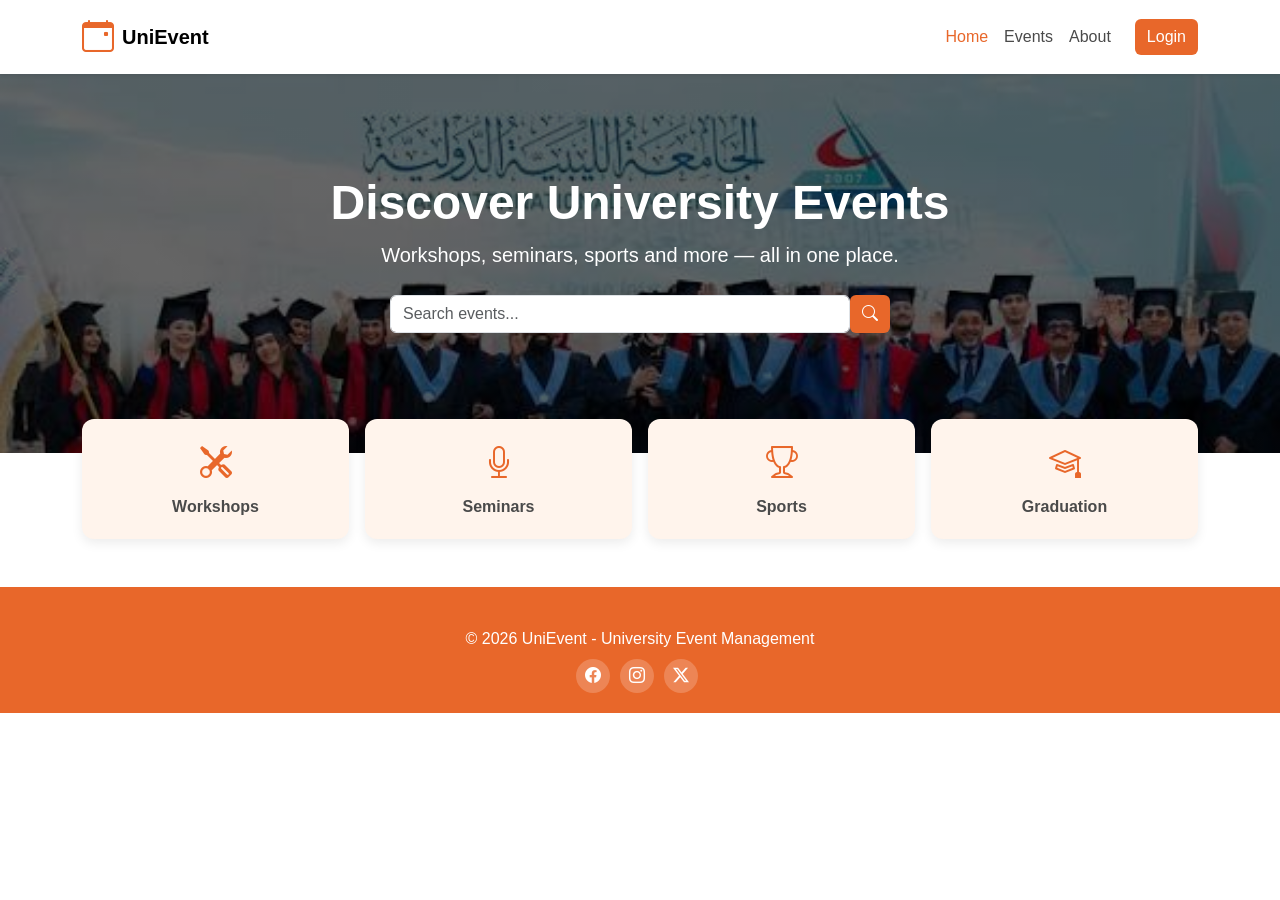
==== index.html @ 2f1172c2 "home page" ====
<!DOCTYPE html>
<html lang="en">
<head>
  <meta charset="UTF-8">
  <meta name="viewport" content="width=device-width, initial-scale=1.0">
  <title>UniEvent - Home</title>
  <link href="https://cdn.jsdelivr.net/npm/bootstrap@5.3.3/dist/css/bootstrap.min.css" rel="stylesheet">
  <link href="https://cdn.jsdelivr.net/npm/bootstrap-icons@1.11.3/font/bootstrap-icons.min.css" rel="stylesheet">
  <link rel="stylesheet" href="css/style.css">
</head>
<body>

  <!-- NAVBAR -->
  <nav class="navbar navbar-expand bg-white shadow-sm">
    <div class="container">
      <a class="navbar-brand d-flex align-items-center gap-2" href="index.html">
        <i class="bi bi-calendar-event logo-icon"></i>
        <span class="fw-bold">UniEvent</span>
      </a>
      <ul class="navbar-nav ms-auto align-items-center">
        <li class="nav-item"><a class="nav-link active" href="index.html">Home</a></li>
        <li class="nav-item"><a class="nav-link" href="events.html">Events</a></li>
        <li class="nav-item"><a class="nav-link" href="about.html">About</a></li>
        <li class="nav-item"><a class="btn btn-orange ms-3" href="login.html">Login</a></li>
      </ul>
    </div>
  </nav>

  <!-- HERO -->
  <section class="hero">
    <div class="container">
      <h1 class="display-5 fw-bold">Discover University Events</h1>
      <p class="lead">Workshops, seminars, sports and more — all in one place.</p>
      <form class="hero-search d-flex">
        <input type="text" class="form-control" placeholder="Search events...">
        <button type="submit" class="btn btn-orange">
          <i class="bi bi-search"></i>
        </button>
      </form>
    </div>
  </section>
    <!-- CATEGORIES -->
  <section class="categories">
    <div class="container">
      <div class="row g-3">
        <div class="col-6 col-md-3">
          <div class="category-box">
            <i class="bi bi-tools"></i>
            <p>Workshops</p>
          </div>
        </div>
        <div class="col-6 col-md-3">
          <div class="category-box">
            <i class="bi bi-mic"></i>
            <p>Seminars</p>
          </div>
        </div>
        <div class="col-6 col-md-3">
          <div class="category-box">
            <i class="bi bi-trophy"></i>
            <p>Sports</p>
          </div>
        </div>
        <div class="col-6 col-md-3">
          <div class="category-box">
            <i class="bi bi-mortarboard"></i>
            <p>Graduation</p>
          </div>
        </div>
      </div>
    </div>
  </section>

  <!-- FOOTER -->
  <footer class="footer mt-5">
    <div class="container text-center">
      <p class="mb-2">© 2026 UniEvent - University Event Management</p>
      <div class="social">
        <a href="#"><i class="bi bi-facebook"></i></a>
        <a href="#"><i class="bi bi-instagram"></i></a>
        <a href="#"><i class="bi bi-twitter-x"></i></a>
      </div>
    </div>
  </footer>

</body>
</html>
---- css/style.css ----
/* ================= COLORS ================= */
:root {
  --orange: #E8672A;
  --orange-dark: #C9531B;
  --orange-light: #FFC18A;
  --cream: #FFF4EC;
  --dark: #4A4A4A;
}

body {
  color: var(--dark);
  font-family: "Segoe UI", Arial, sans-serif;
}

/* ================= SHARED ================= */
.text-orange {
  color: var(--orange) !important;
}

.btn-orange {
  background-color: var(--orange);
  color: #fff;
  border: none;
}

.btn-orange:hover {
  background-color: var(--orange-dark);
  color: #fff;
}

.badge-orange {
  background-color: var(--orange-light);
  color: var(--orange-dark);
  font-weight: 600;
}

/* ================= NAVBAR ================= */
.logo-icon {
  font-size: 2rem;
  color: var(--orange);
}

.navbar .nav-link {
  color: var(--dark);
  font-weight: 500;
}

.navbar .nav-link.active,
.navbar .nav-link:hover {
  color: var(--orange);
}

/* ================= FOOTER ================= */
.footer {
  background-color: var(--orange);
  color: #fff;
  padding: 40px 0 20px;
}

.footer a {
  color: #fff;
  text-decoration: none;
}

.footer a:hover {
  text-decoration: underline;
}

.footer li {
  margin-bottom: 6px;
}

.social a {
  display: inline-block;
  width: 34px;
  height: 34px;
  line-height: 34px;
  text-align: center;
  border-radius: 50%;
  background-color: rgba(255, 255, 255, 0.2);
  margin-right: 6px;
}
.hero {
  background: linear-gradient(rgba(0, 0, 0, 0.6), rgba(0, 0, 0, 0.6)),
              url("../images/hero.jpg") center / cover,
              var(--dark);
  color: #fff;
  padding: 100px 0 120px;
  text-align: center;
}

.hero-search {
  max-width: 500px;
  margin: 25px auto 0;
}
/* ================= CATEGORIES ================= */
.categories {
  margin-top: -50px;
}

.category-box {
  background-color: var(--cream);
  border-radius: 12px;
  padding: 20px;
  text-align: center;
  box-shadow: 0 4px 12px rgba(0, 0, 0, 0.08);
}

.category-box i {
  font-size: 2rem;
  color: var(--orange);
}

.category-box p {
  margin: 8px 0 0;
  font-weight: 600;
}
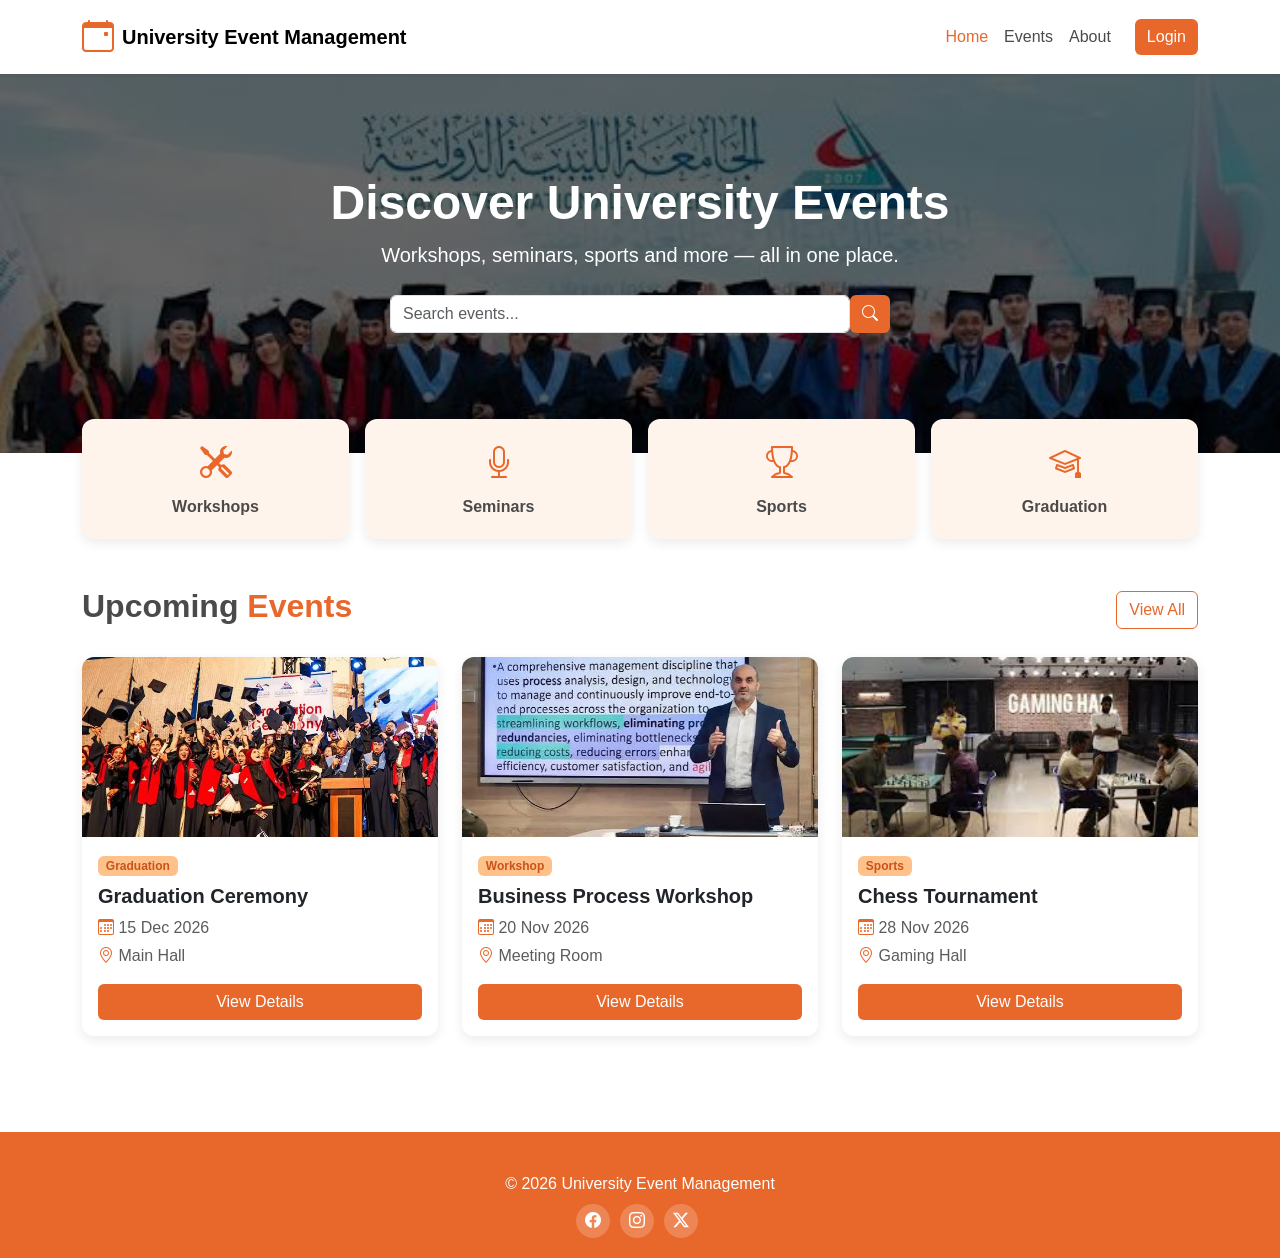
==== commit e0ab5189: "update home page" ====
--- a/index.html
+++ b/index.html
@@ -3,7 +3,7 @@
 <head>
   <meta charset="UTF-8">
   <meta name="viewport" content="width=device-width, initial-scale=1.0">
-  <title>UniEvent - Home</title>
+  <title>University Event Management - Home</title>
   <link href="https://cdn.jsdelivr.net/npm/bootstrap@5.3.3/dist/css/bootstrap.min.css" rel="stylesheet">
   <link href="https://cdn.jsdelivr.net/npm/bootstrap-icons@1.11.3/font/bootstrap-icons.min.css" rel="stylesheet">
   <link rel="stylesheet" href="css/style.css">
@@ -15,7 +15,7 @@
     <div class="container">
       <a class="navbar-brand d-flex align-items-center gap-2" href="index.html">
         <i class="bi bi-calendar-event logo-icon"></i>
-        <span class="fw-bold">UniEvent</span>
+        <span class="fw-bold">University Event Management</span>
       </a>
       <ul class="navbar-nav ms-auto align-items-center">
         <li class="nav-item"><a class="nav-link active" href="index.html">Home</a></li>
@@ -39,7 +39,8 @@
       </form>
     </div>
   </section>
-    <!-- CATEGORIES -->
+
+  <!-- CATEGORIES -->
   <section class="categories">
     <div class="container">
       <div class="row g-3">
@@ -71,10 +72,64 @@
     </div>
   </section>
 
+  <!-- UPCOMING EVENTS -->
+  <section class="upcoming py-5">
+    <div class="container">
+      <div class="d-flex justify-content-between align-items-center mb-4">
+        <h2 class="fw-bold">Upcoming <span class="text-orange">Events</span></h2>
+        <a href="events.html" class="btn btn-outline-orange">View All</a>
+      </div>
+
+      <div class="row g-4">
+        <!-- Card 1 -->
+        <div class="col-md-4">
+          <div class="card event-card h-100">
+            <img src="images/limu4.jpg" class="card-img-top" alt="Graduation">
+            <div class="card-body">
+              <span class="badge badge-orange mb-2">Graduation</span>
+              <h5 class="card-title fw-bold">Graduation Ceremony</h5>
+              <p class="text-muted mb-1"><i class="bi bi-calendar3 text-orange"></i> 15 Dec 2026</p>
+              <p class="text-muted"><i class="bi bi-geo-alt text-orange"></i> Main Hall</p>
+              <a href="event-details.html" class="btn btn-orange w-100">View Details</a>
+            </div>
+          </div>
+        </div>
+
+        <!-- Card 2 -->
+        <div class="col-md-4">
+          <div class="card event-card h-100">
+            <img src="images/limu5.jpg" class="card-img-top" alt="Workshop">
+            <div class="card-body">
+              <span class="badge badge-orange mb-2">Workshop</span>
+              <h5 class="card-title fw-bold">Business Process Workshop</h5>
+              <p class="text-muted mb-1"><i class="bi bi-calendar3 text-orange"></i> 20 Nov 2026</p>
+              <p class="text-muted"><i class="bi bi-geo-alt text-orange"></i> Meeting Room</p>
+              <a href="event-details.html" class="btn btn-orange w-100">View Details</a>
+            </div>
+          </div>
+        </div>
+
+        <!-- Card 3 -->
+        <div class="col-md-4">
+          <div class="card event-card h-100">
+            <img src="images/limu.jpg" class="card-img-top" alt="Chess">
+            <div class="card-body">
+              <span class="badge badge-orange mb-2">Sports</span>
+              <h5 class="card-title fw-bold">Chess Tournament</h5>
+              <p class="text-muted mb-1"><i class="bi bi-calendar3 text-orange"></i> 28 Nov 2026</p>
+              <p class="text-muted"><i class="bi bi-geo-alt text-orange"></i> Gaming Hall</p>
+              <a href="event-details.html" class="btn btn-orange w-100">View Details</a>
+            </div>
+          </div>
+        </div>
+      </div>
+    </div>
+  </section>
+
   <!-- FOOTER -->
   <footer class="footer mt-5">
     <div class="container text-center">
-      <p class="mb-2">© 2026 UniEvent - University Event Management</p>
+      <p class="mb-2">© 2026 University Event Management</p>
       <div class="social">
         <a href="#"><i class="bi bi-facebook"></i></a>
         <a href="#"><i class="bi bi-instagram"></i></a>
--- a/css/style.css
+++ b/css/style.css
@@ -80,6 +80,8 @@
   background-color: rgba(255, 255, 255, 0.2);
   margin-right: 6px;
 }
+
+/* ================= HERO ================= */
 .hero {
   background: linear-gradient(rgba(0, 0, 0, 0.6), rgba(0, 0, 0, 0.6)),
               url("../images/hero.jpg") center / cover,
@@ -93,6 +95,7 @@
   max-width: 500px;
   margin: 25px auto 0;
 }
+
 /* ================= CATEGORIES ================= */
 .categories {
   margin-top: -50px;
@@ -114,4 +117,182 @@
 .category-box p {
   margin: 8px 0 0;
   font-weight: 600;
+}
+
+/* ================= DATE INPUT ================= */
+input[type="date"] {
+  direction: ltr;
+  text-align: left;
+}
+
+/* ================= LOGIN / REGISTER ================= */
+.auth-section {
+  background-color: var(--cream);
+  min-height: calc(100vh - 76px);
+  display: flex;
+  align-items: center;
+  padding: 50px 0;
+}
+
+.auth-card {
+  border: none;
+  border-radius: 16px;
+  box-shadow: 0 10px 30px rgba(232, 103, 42, 0.15);
+}
+
+.auth-card .card-body {
+  padding: 40px;
+}
+
+.auth-icon {
+  width: 64px;
+  height: 64px;
+  line-height: 64px;
+  border-radius: 50%;
+  background-color: var(--orange-light);
+  color: var(--orange-dark);
+  font-size: 1.8rem;
+  text-align: center;
+  margin: 0 auto 15px;
+}
+
+.auth-section .form-control:focus,
+.auth-section .form-select:focus,
+.auth-section .form-check-input:focus,
+.admin-wrapper .form-control:focus,
+.admin-wrapper .form-select:focus,
+.admin-wrapper .form-check-input:focus {
+  border-color: var(--orange);
+  box-shadow: 0 0 0 0.2rem rgba(232, 103, 42, 0.25);
+}
+
+.auth-section .form-check-input:checked,
+.admin-wrapper .form-check-input:checked {
+  background-color: var(--orange);
+  border-color: var(--orange);
+}
+
+.auth-section .input-group-text,
+.admin-wrapper .input-group-text {
+  background-color: var(--cream);
+  color: var(--orange);
+}
+
+.auth-link {
+  color: var(--orange);
+  font-weight: 600;
+  text-decoration: none;
+}
+
+.auth-link:hover {
+  color: var(--orange-dark);
+  text-decoration: underline;
+}
+
+/* ================= ADMIN DASHBOARD ================= */
+.admin-wrapper {
+  background-color: var(--cream);
+  min-height: calc(100vh - 76px);
+}
+
+.admin-sidebar {
+  background-color: #fff;
+  border-right: 1px solid #eee;
+  min-height: 100%;
+  padding: 25px 15px;
+}
+
+.admin-sidebar .nav-link {
+  color: var(--dark);
+  border-radius: 8px;
+  padding: 10px 15px;
+  margin-bottom: 5px;
+  font-weight: 500;
+}
+
+.admin-sidebar .nav-link i {
+  margin-right: 8px;
+}
+
+.admin-sidebar .nav-link:hover,
+.admin-sidebar .nav-link.active {
+  background-color: var(--orange);
+  color: #fff;
+}
+
+.stat-card {
+  border: none;
+  border-radius: 14px;
+  box-shadow: 0 4px 15px rgba(0, 0, 0, 0.05);
+}
+
+.stat-icon {
+  width: 50px;
+  height: 50px;
+  line-height: 50px;
+  border-radius: 12px;
+  background-color: var(--orange-light);
+  color: var(--orange-dark);
+  font-size: 1.4rem;
+  text-align: center;
+}
+
+.admin-card {
+  border: none;
+  border-radius: 14px;
+  box-shadow: 0 4px 15px rgba(0, 0, 0, 0.05);
+}
+
+.admin-card .card-header {
+  background-color: #fff;
+  border-bottom: 2px solid var(--cream);
+  font-weight: 600;
+  padding: 15px 20px;
+}
+
+.admin-wrapper .table thead th {
+  background-color: var(--cream);
+  color: var(--orange-dark);
+  font-weight: 600;
+}
+
+.btn-outline-orange {
+  color: var(--orange);
+  border: 1px solid var(--orange);
+}
+
+.btn-outline-orange:hover {
+  background-color: var(--orange);
+  color: #fff;
+}
+/* ================= EVENT CARDS ================= */
+.event-card {
+  border: none;
+  border-radius: 12px;
+  overflow: hidden;
+  box-shadow: 0 4px 12px rgba(0, 0, 0, 0.08);
+  transition: transform 0.2s;
+}
+
+.event-card:hover {
+  transform: translateY(-5px);
+}
+
+.event-card img {
+  height: 180px;
+  object-fit: cover;
+  background-color: var(--orange-light);
+}
+
+/* ================= RESPONSIVE ================= */
+@media (max-width: 767px) {
+  .admin-sidebar {
+    border-right: none;
+    border-bottom: 1px solid #eee;
+    min-height: auto;
+  }
+
+  .auth-card .card-body {
+    padding: 25px;
+  }
 }
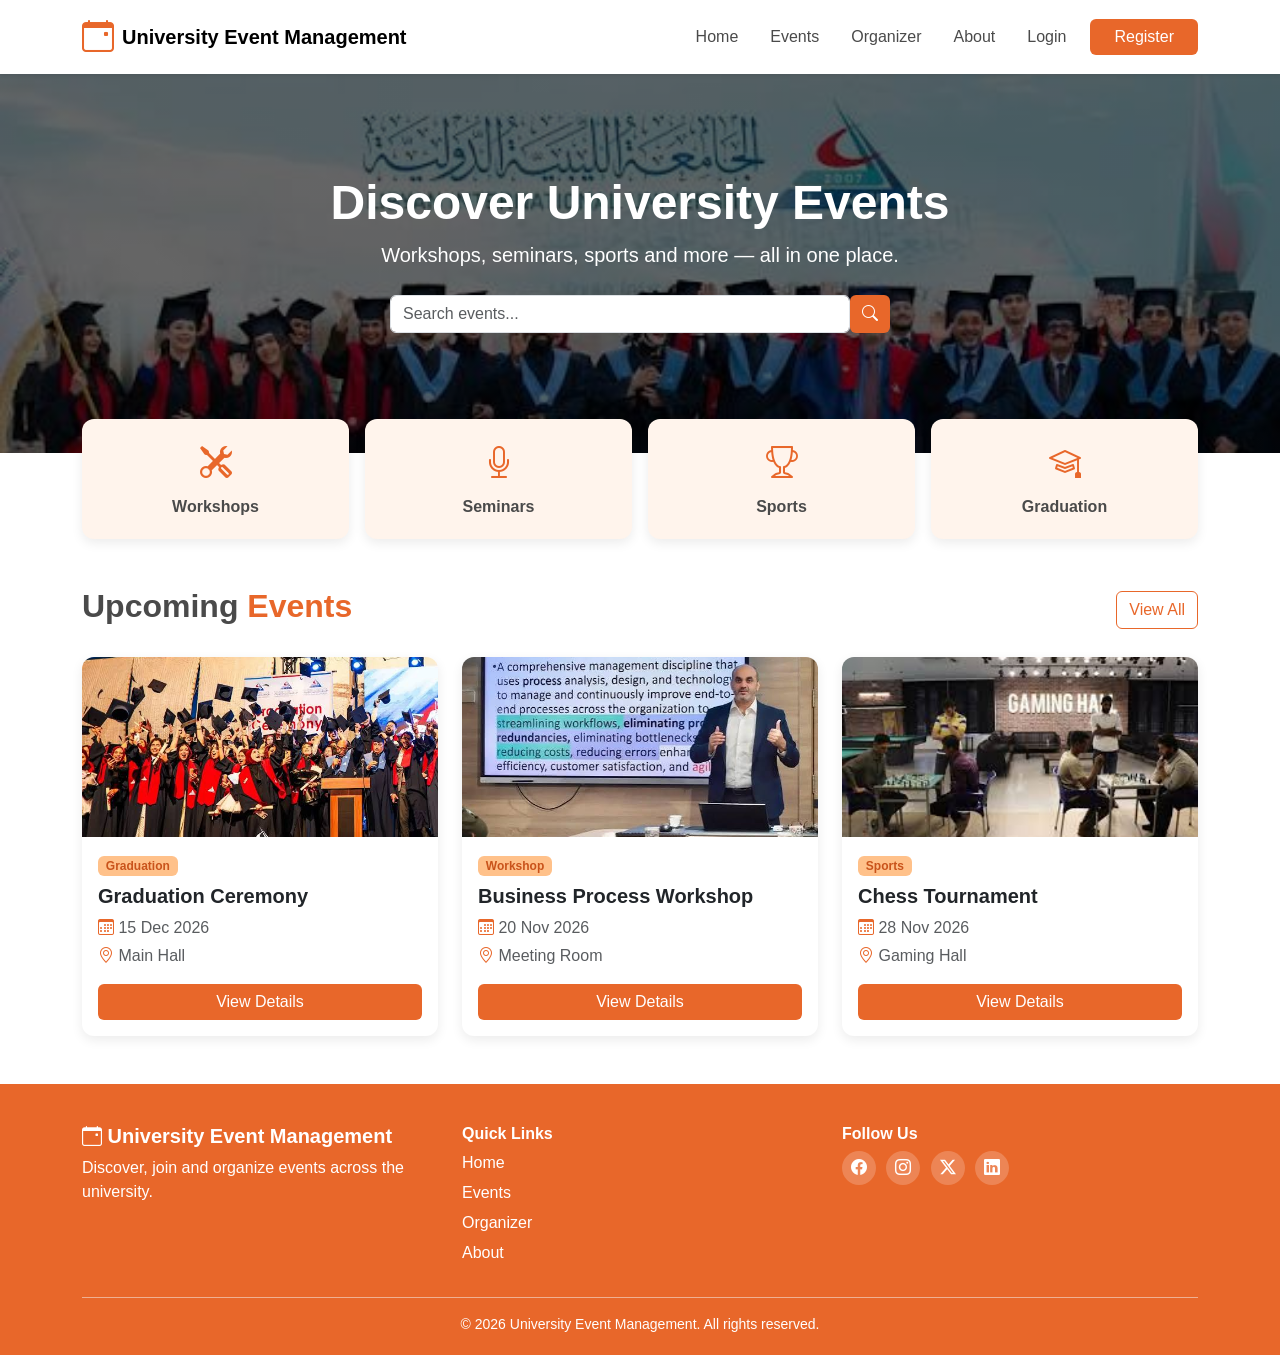
==== commit ab604293: "Save latest project changes" ====
--- a/index.html
+++ b/index.html
@@ -17,11 +17,13 @@
         <i class="bi bi-calendar-event logo-icon"></i>
         <span class="fw-bold">University Event Management</span>
       </a>
-      <ul class="navbar-nav ms-auto align-items-center">
-        <li class="nav-item"><a class="nav-link active" href="index.html">Home</a></li>
+      <ul class="navbar-nav flex-row flex-wrap ms-auto align-items-center gap-3">
+        <li class="nav-item"><a class="nav-link" href="index.html">Home</a></li>
         <li class="nav-item"><a class="nav-link" href="events.html">Events</a></li>
+        <li class="nav-item"><a class="nav-link" href="organizer.html">Organizer</a></li>
         <li class="nav-item"><a class="nav-link" href="about.html">About</a></li>
-        <li class="nav-item"><a class="btn btn-orange ms-3" href="login.html">Login</a></li>
+        <li class="nav-item"><a class="nav-link" href="login.html">Login</a></li>
+        <li class="nav-item"><a class="btn btn-orange px-4" href="register.html">Register</a></li>
       </ul>
     </div>
   </nav>
@@ -125,16 +127,35 @@
       </div>
     </div>
   </section>
-
-  <!-- FOOTER -->
-  <footer class="footer mt-5">
-    <div class="container text-center">
-      <p class="mb-2">© 2026 University Event Management</p>
-      <div class="social">
-        <a href="#"><i class="bi bi-facebook"></i></a>
-        <a href="#"><i class="bi bi-instagram"></i></a>
-        <a href="#"><i class="bi bi-twitter-x"></i></a>
+<!-- FOOTER -->
+    <footer class="footer">
+    <div class="container">
+      <div class="row gy-4">
+        <div class="col-md-4">
+          <h5 class="fw-bold"><i class="bi bi-calendar-event"></i> University Event Management</h5>
+          <p class="mb-0">Discover, join and organize events across the university.</p>
+        </div>
+        <div class="col-md-4">
+          <h6 class="fw-bold">Quick Links</h6>
+          <ul class="list-unstyled">
+            <li><a href="index.html">Home</a></li>
+            <li><a href="events.html">Events</a></li>
+            <li><a href="organizer.html">Organizer</a></li>
+            <li><a href="about.html">About</a></li>
+          </ul>
+        </div>
+        <div class="col-md-4">
+          <h6 class="fw-bold">Follow Us</h6>
+          <div class="social">
+            <a href="#"><i class="bi bi-facebook"></i></a>
+            <a href="#"><i class="bi bi-instagram"></i></a>
+            <a href="#"><i class="bi bi-twitter-x"></i></a>
+            <a href="#"><i class="bi bi-linkedin"></i></a>
+          </div>
+        </div>
       </div>
+      <hr class="border-light opacity-50">
+      <p class="text-center mb-0 small">&copy; 2026 University Event Management. All rights reserved.</p>
     </div>
   </footer>
 
--- a/css/style.css
+++ b/css/style.css
@@ -283,6 +283,47 @@
   object-fit: cover;
   background-color: var(--orange-light);
 }
+/* ================= ABOUT PAGE ================= */
+.page-banner {
+  background: linear-gradient(rgba(0, 0, 0, 0.6), rgba(0, 0, 0, 0.6)),
+              url("../images/hero.jpg") center / cover,
+              var(--dark);
+  color: #fff;
+  padding: 70px 0;
+}
+
+.mission-img {
+  width: 100%;
+  height: 320px;
+  object-fit: cover;
+}
+
+.feature-box {
+  background-color: #fff;
+  border-radius: 12px;
+  padding: 30px 20px;
+  text-align: center;
+  height: 100%;
+  box-shadow: 0 4px 12px rgba(0, 0, 0, 0.08);
+}
+
+.feature-box i {
+  font-size: 2.2rem;
+  color: var(--orange);
+  display: block;
+  margin-bottom: 10px;
+}
+
+.contact-section {
+  background-color: var(--cream);
+}
+
+.contact-item i {
+  font-size: 1.8rem;
+  color: var(--orange);
+  display: block;
+  margin-bottom: 8px;
+}
 
 /* ================= RESPONSIVE ================= */
 @media (max-width: 767px) {
@@ -295,4 +336,52 @@
   .auth-card .card-body {
     padding: 25px;
   }
-}+}
+
+/* ================= EVENT DETAILS ================= */
+
+.event-details-image {
+  height: 400px;
+  object-fit: cover;
+  background-color: var(--cream);
+}
+
+.event-info-card {
+  border-radius: 16px;
+}
+
+.event-info-card h4 {
+  color: var(--orange-dark);
+}
+
+.event-info-item {
+  display: flex;
+  align-items: flex-start;
+  gap: 14px;
+  margin-bottom: 20px;
+}
+
+.event-info-item i {
+  font-size: 1.3rem;
+  color: var(--orange);
+}
+
+.event-info-item strong {
+  display: block;
+  margin-bottom: 4px;
+}
+
+.event-info-item p {
+  color: #777;
+  margin: 0;
+}
+
+.event-schedule li {
+  margin-bottom: 10px;
+}
+
+@media (max-width: 767px) {
+  .event-details-image {
+    height: 250px;
+  }
+}
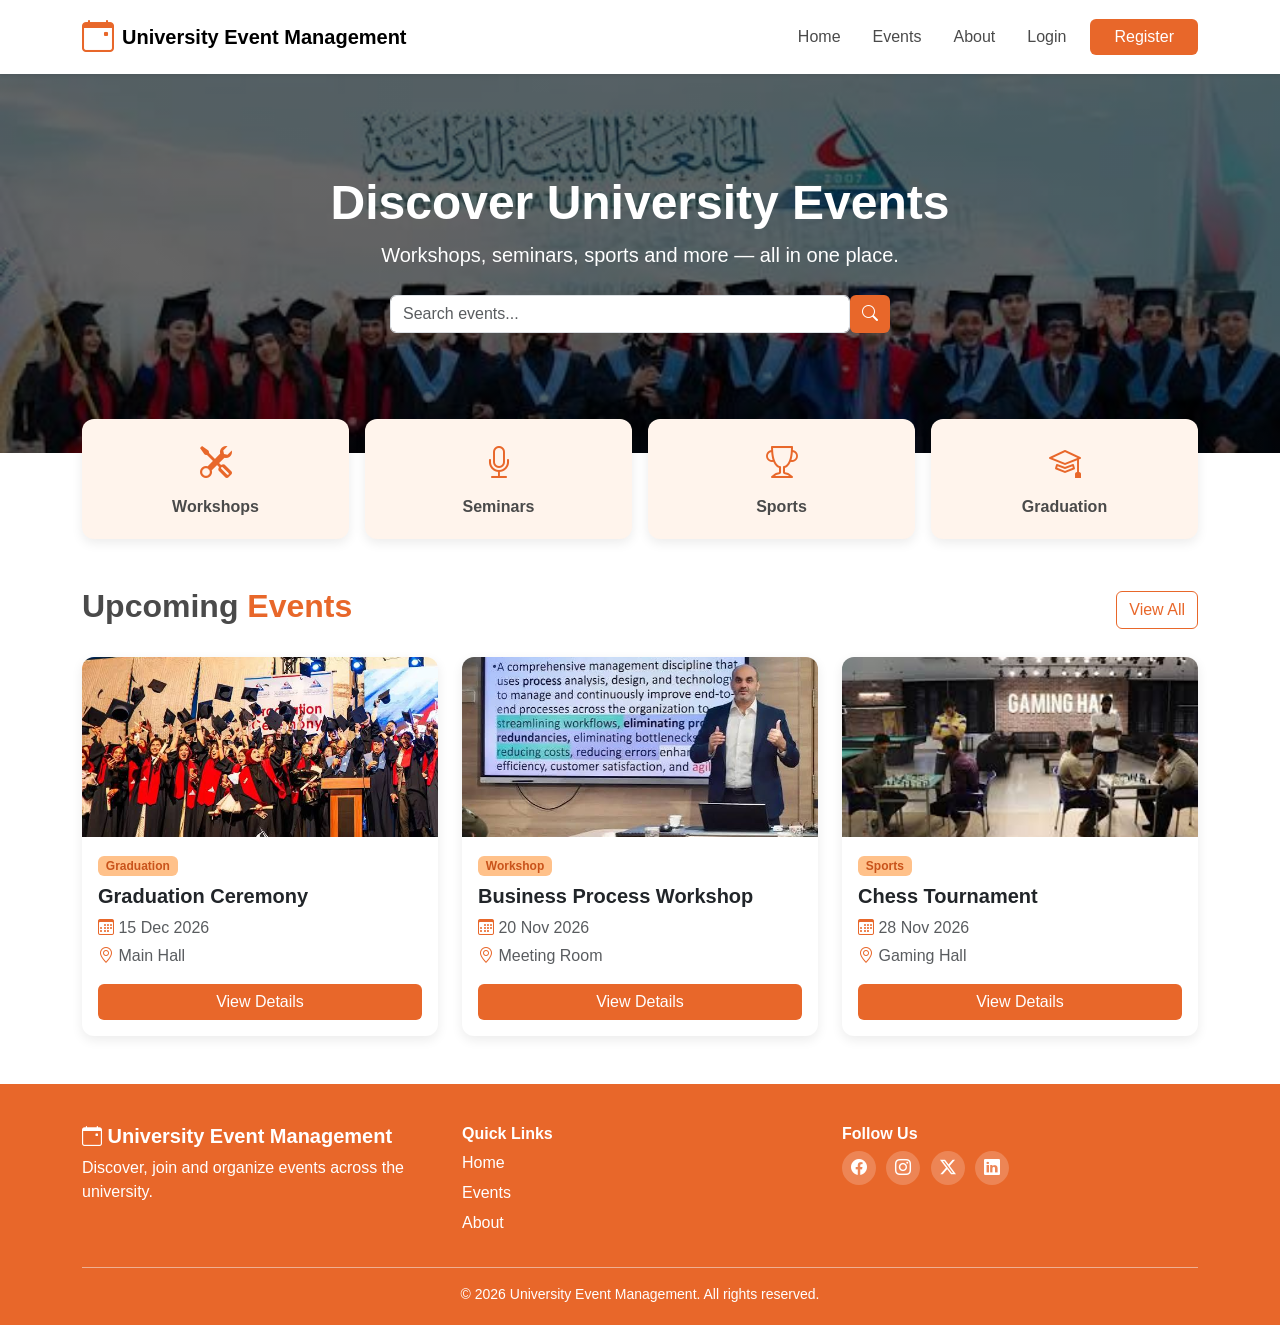
==== commit 1a0720c9: "fixed the login for admin and students" ====
--- a/index.html
+++ b/index.html
@@ -20,7 +20,7 @@
       <ul class="navbar-nav flex-row flex-wrap ms-auto align-items-center gap-3">
         <li class="nav-item"><a class="nav-link" href="index.html">Home</a></li>
         <li class="nav-item"><a class="nav-link" href="events.html">Events</a></li>
-        <li class="nav-item"><a class="nav-link" href="organizer.html">Organizer</a></li>
+     
         <li class="nav-item"><a class="nav-link" href="about.html">About</a></li>
         <li class="nav-item"><a class="nav-link" href="login.html">Login</a></li>
         <li class="nav-item"><a class="btn btn-orange px-4" href="register.html">Register</a></li>
@@ -140,7 +140,7 @@
           <ul class="list-unstyled">
             <li><a href="index.html">Home</a></li>
             <li><a href="events.html">Events</a></li>
-            <li><a href="organizer.html">Organizer</a></li>
+         
             <li><a href="about.html">About</a></li>
           </ul>
         </div>
--- a/css/style.css
+++ b/css/style.css
@@ -189,6 +189,45 @@
   text-decoration: underline;
 }
 
+/* ================= LOGIN ROLE TABS (CSS only) ================= */
+.role-radio {
+  display: none;
+}
+
+.role-tabs {
+  display: flex;
+  background-color: var(--cream);
+  border-radius: 10px;
+  padding: 5px;
+  gap: 5px;
+}
+
+.role-tab {
+  flex: 1;
+  text-align: center;
+  padding: 10px;
+  border-radius: 8px;
+  font-weight: 600;
+  color: var(--dark);
+  cursor: pointer;
+}
+
+.role-form {
+  display: none;
+}
+
+/* Student tab chosen */
+#tab-student:checked ~ .role-tabs label[for="tab-student"],
+#tab-admin:checked ~ .role-tabs label[for="tab-admin"] {
+  background-color: var(--orange);
+  color: #fff;
+}
+
+#tab-student:checked ~ .student-form,
+#tab-admin:checked ~ .admin-form {
+  display: block;
+}
+
 /* ================= ADMIN DASHBOARD ================= */
 .admin-wrapper {
   background-color: var(--cream);
@@ -265,6 +304,7 @@
   background-color: var(--orange);
   color: #fff;
 }
+
 /* ================= EVENT CARDS ================= */
 .event-card {
   border: none;
@@ -283,6 +323,7 @@
   object-fit: cover;
   background-color: var(--orange-light);
 }
+
 /* ================= ABOUT PAGE ================= */
 .page-banner {
   background: linear-gradient(rgba(0, 0, 0, 0.6), rgba(0, 0, 0, 0.6)),
@@ -384,4 +425,4 @@
   .event-details-image {
     height: 250px;
   }
-}
+}
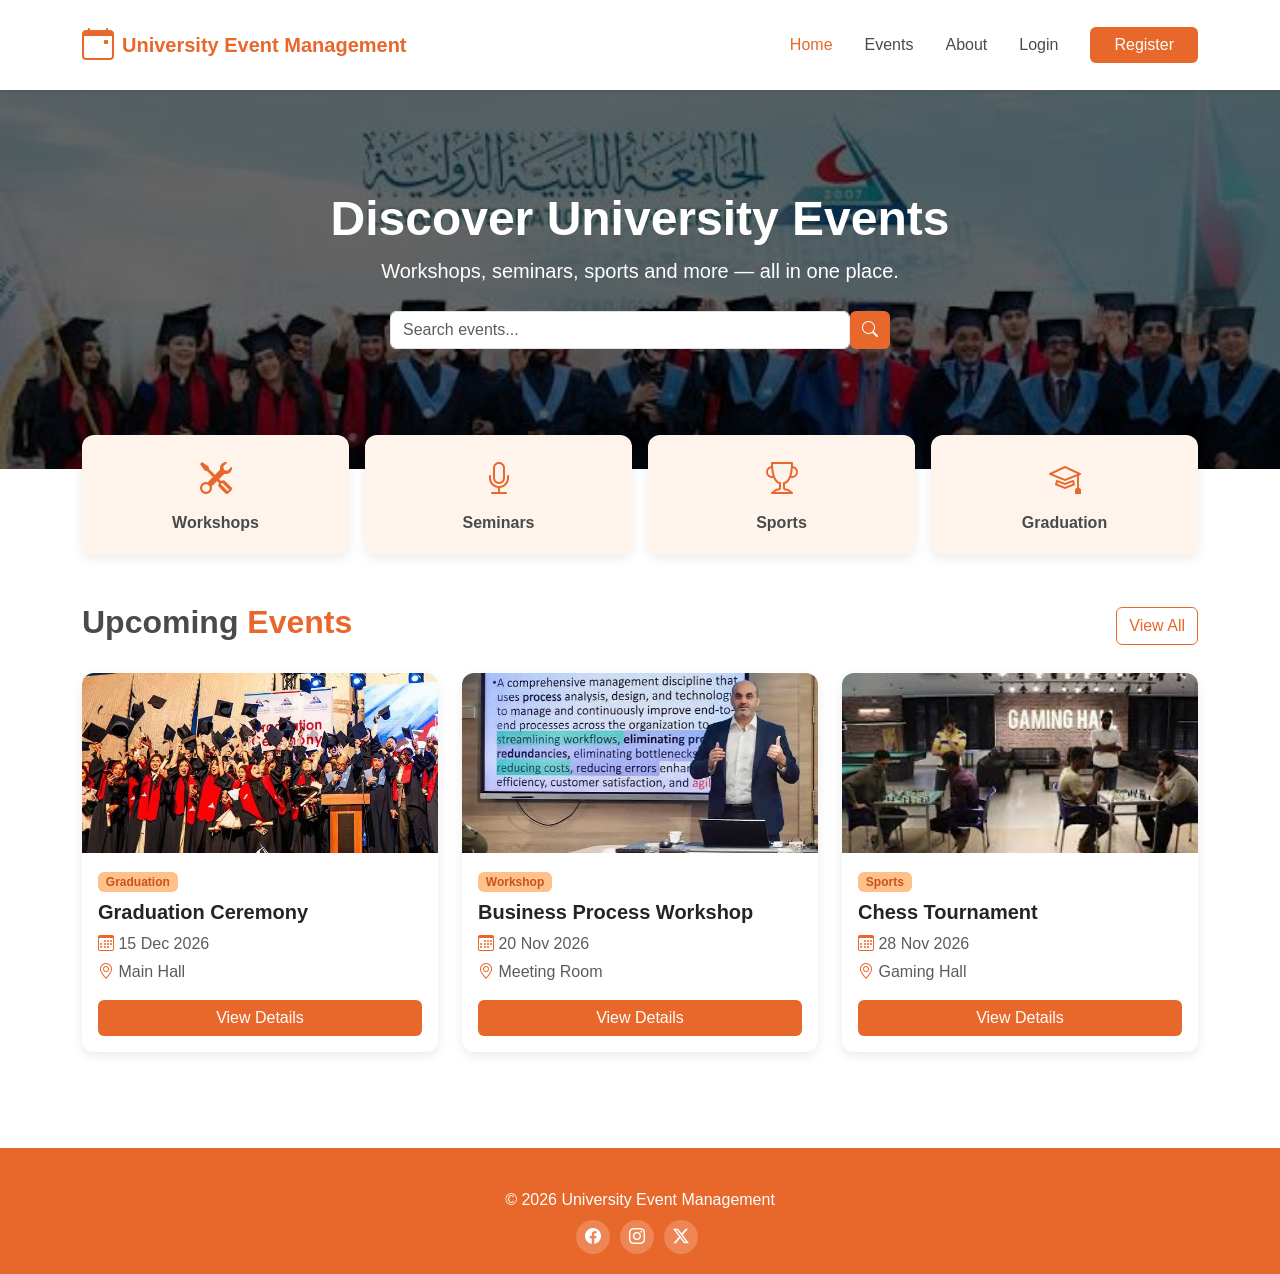
==== commit 30dc3089: "update the design" ====
--- a/index.html
+++ b/index.html
@@ -11,19 +11,18 @@
 <body>
 
   <!-- NAVBAR -->
-  <nav class="navbar navbar-expand bg-white shadow-sm">
+  <nav class="navbar navbar-expand bg-white shadow-sm py-3">
     <div class="container">
       <a class="navbar-brand d-flex align-items-center gap-2" href="index.html">
         <i class="bi bi-calendar-event logo-icon"></i>
-        <span class="fw-bold">University Event Management</span>
+        <span class="fw-bold text-orange">University Event Management</span>
       </a>
-      <ul class="navbar-nav flex-row flex-wrap ms-auto align-items-center gap-3">
-        <li class="nav-item"><a class="nav-link" href="index.html">Home</a></li>
-        <li class="nav-item"><a class="nav-link" href="events.html">Events</a></li>
-     
-        <li class="nav-item"><a class="nav-link" href="about.html">About</a></li>
-        <li class="nav-item"><a class="nav-link" href="login.html">Login</a></li>
-        <li class="nav-item"><a class="btn btn-orange px-4" href="register.html">Register</a></li>
+      <ul class="navbar-nav ms-auto align-items-center">
+        <li class="nav-item"><a class="nav-link px-3 active" href="index.html">Home</a></li>
+        <li class="nav-item"><a class="nav-link px-3" href="events.html">Events</a></li>
+        <li class="nav-item"><a class="nav-link px-3" href="about.html">About</a></li>
+        <li class="nav-item"><a class="nav-link px-3" href="login.html">Login</a></li>
+        <li class="nav-item"><a class="btn btn-orange ms-3 px-4" href="register.html">Register</a></li>
       </ul>
     </div>
   </nav>
@@ -127,35 +126,16 @@
       </div>
     </div>
   </section>
-<!-- FOOTER -->
-    <footer class="footer">
-    <div class="container">
-      <div class="row gy-4">
-        <div class="col-md-4">
-          <h5 class="fw-bold"><i class="bi bi-calendar-event"></i> University Event Management</h5>
-          <p class="mb-0">Discover, join and organize events across the university.</p>
-        </div>
-        <div class="col-md-4">
-          <h6 class="fw-bold">Quick Links</h6>
-          <ul class="list-unstyled">
-            <li><a href="index.html">Home</a></li>
-            <li><a href="events.html">Events</a></li>
-         
-            <li><a href="about.html">About</a></li>
-          </ul>
-        </div>
-        <div class="col-md-4">
-          <h6 class="fw-bold">Follow Us</h6>
-          <div class="social">
-            <a href="#"><i class="bi bi-facebook"></i></a>
-            <a href="#"><i class="bi bi-instagram"></i></a>
-            <a href="#"><i class="bi bi-twitter-x"></i></a>
-            <a href="#"><i class="bi bi-linkedin"></i></a>
-          </div>
-        </div>
+
+  <!-- FOOTER -->
+  <footer class="footer mt-5">
+    <div class="container text-center">
+      <p class="mb-2">© 2026 University Event Management</p>
+      <div class="social">
+        <a href="#"><i class="bi bi-facebook"></i></a>
+        <a href="#"><i class="bi bi-instagram"></i></a>
+        <a href="#"><i class="bi bi-twitter-x"></i></a>
       </div>
-      <hr class="border-light opacity-50">
-      <p class="text-center mb-0 small">&copy; 2026 University Event Management. All rights reserved.</p>
     </div>
   </footer>
 
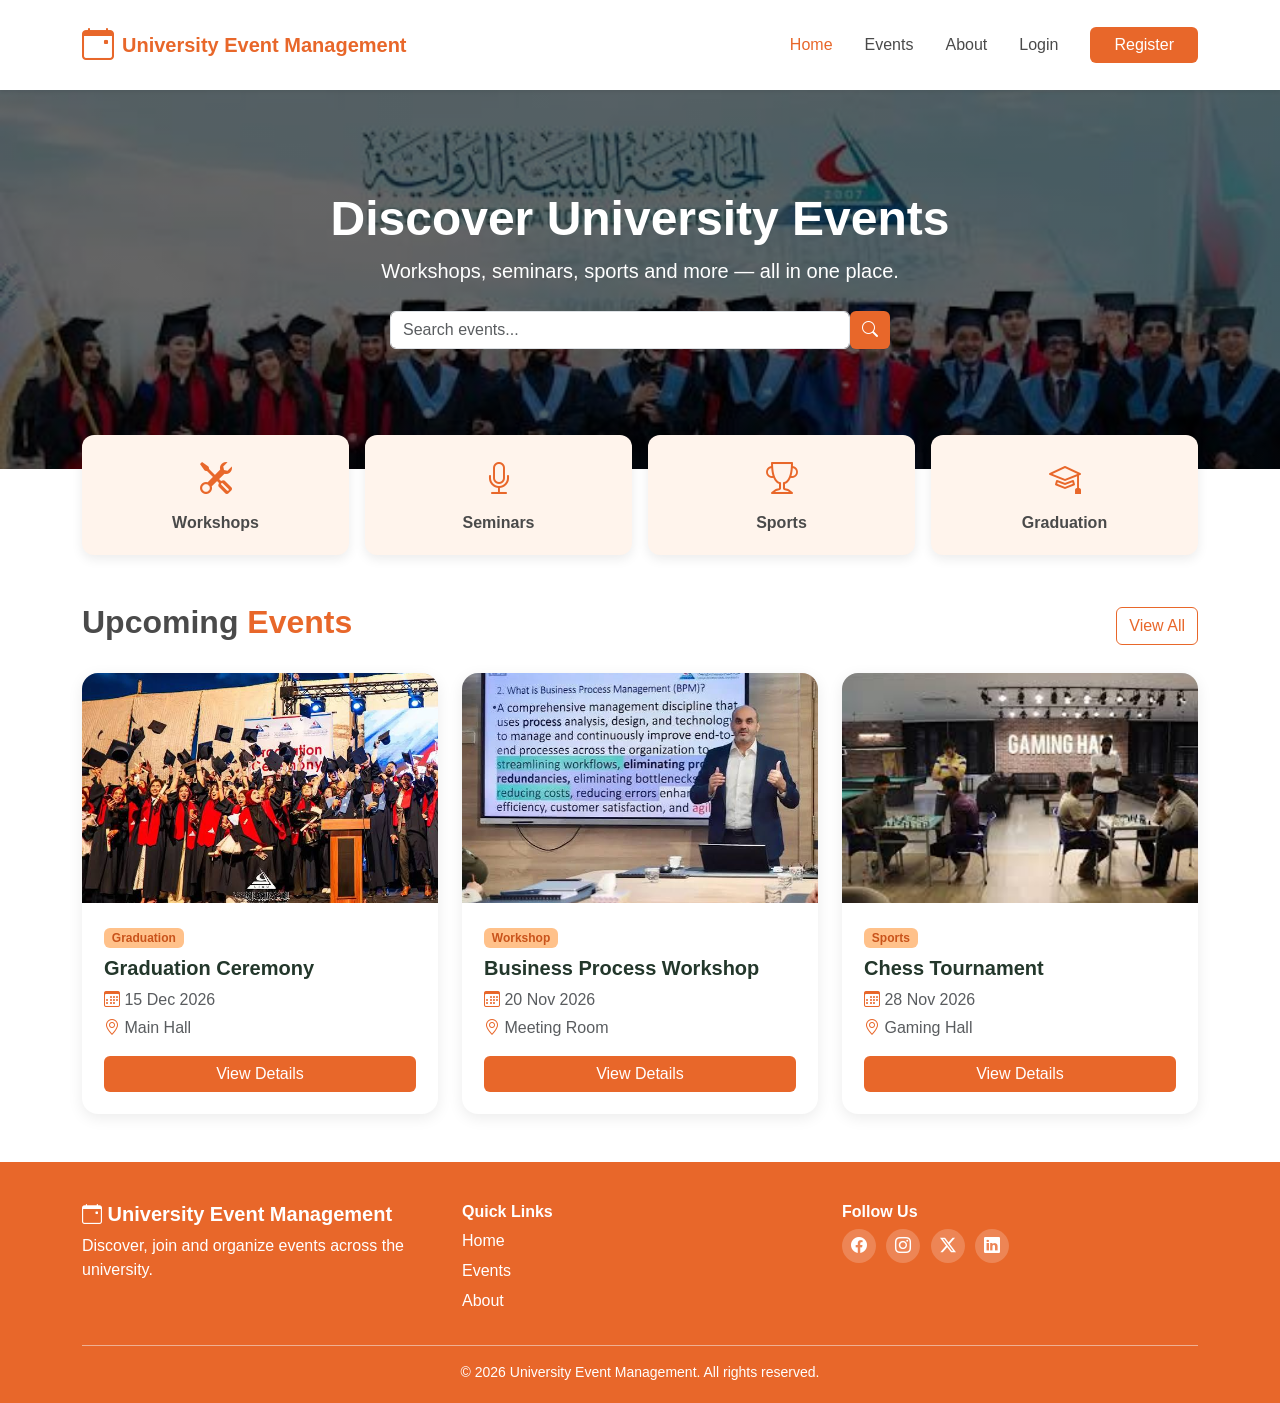
==== commit abc97f6b: "Update project" ====
--- a/index.html
+++ b/index.html
@@ -126,16 +126,34 @@
       </div>
     </div>
   </section>
-
-  <!-- FOOTER -->
-  <footer class="footer mt-5">
-    <div class="container text-center">
-      <p class="mb-2">© 2026 University Event Management</p>
-      <div class="social">
-        <a href="#"><i class="bi bi-facebook"></i></a>
-        <a href="#"><i class="bi bi-instagram"></i></a>
-        <a href="#"><i class="bi bi-twitter-x"></i></a>
+ <!-- ================= FOOTER ================= -->
+  <footer class="footer">
+    <div class="container">
+      <div class="row gy-4">
+        <div class="col-md-4">
+          <h5 class="fw-bold"><i class="bi bi-calendar-event"></i> University Event Management</h5>
+          <p class="mb-0">Discover, join and organize events across the university.</p>
+        </div>
+        <div class="col-md-4">
+          <h6 class="fw-bold">Quick Links</h6>
+          <ul class="list-unstyled">
+            <li><a href="index.html">Home</a></li>
+            <li><a href="events.html">Events</a></li>
+            <li><a href="about.html">About</a></li>
+          </ul>
+        </div>
+        <div class="col-md-4">
+          <h6 class="fw-bold">Follow Us</h6>
+          <div class="social">
+            <a href="#"><i class="bi bi-facebook"></i></a>
+            <a href="#"><i class="bi bi-instagram"></i></a>
+            <a href="#"><i class="bi bi-twitter-x"></i></a>
+            <a href="#"><i class="bi bi-linkedin"></i></a>
+          </div>
+        </div>
       </div>
+      <hr class="border-light opacity-50">
+      <p class="text-center mb-0 small">&copy; 2026 University Event Management. All rights reserved.</p>
     </div>
   </footer>
 
--- a/css/style.css
+++ b/css/style.css
@@ -216,15 +216,29 @@
   display: none;
 }
 
-/* Student tab chosen */
+/* The chosen tab turns orange */
 #tab-student:checked ~ .role-tabs label[for="tab-student"],
+#tab-organizer:checked ~ .role-tabs label[for="tab-organizer"],
 #tab-admin:checked ~ .role-tabs label[for="tab-admin"] {
   background-color: var(--orange);
   color: #fff;
 }
 
+/* Show the form of the chosen tab */
 #tab-student:checked ~ .student-form,
+#tab-organizer:checked ~ .organizer-form,
 #tab-admin:checked ~ .admin-form {
+  display: block;
+}
+
+/* ================= ACTION MESSAGES (CSS only) =================
+   Hidden until a button links to them (e.g. href="#event-approved").
+   :target shows the message whose id is in the address bar. */
+.action-alert {
+  display: none;
+}
+
+.action-alert:target {
   display: block;
 }
 
@@ -425,4 +439,42 @@
   .event-details-image {
     height: 250px;
   }
-}+}
+
+/* Events Cards - Image Design */
+
+.event-card {
+    border: none;
+    border-radius: 16px;
+    overflow: hidden;
+    background: #fff;
+    box-shadow: 0 4px 15px rgba(0, 0, 0, 0.08);
+    transition: all 0.3s ease;
+}
+
+.event-card:hover {
+    transform: translateY(-7px);
+    box-shadow: 0 10px 25px rgba(0, 0, 0, 0.14);
+}
+
+.event-card .card-img-top {
+    width: 100%;
+    height: 230px;
+    object-fit: cover;
+    object-position: center;
+    display: block;
+    transition: transform 0.5s ease;
+}
+
+.event-card:hover .card-img-top {
+    transform: scale(1.06);
+}
+
+.event-card .card-body {
+    padding: 22px;
+}
+
+.event-card .card-title {
+    font-weight: 700;
+    color: #23372b;
+}
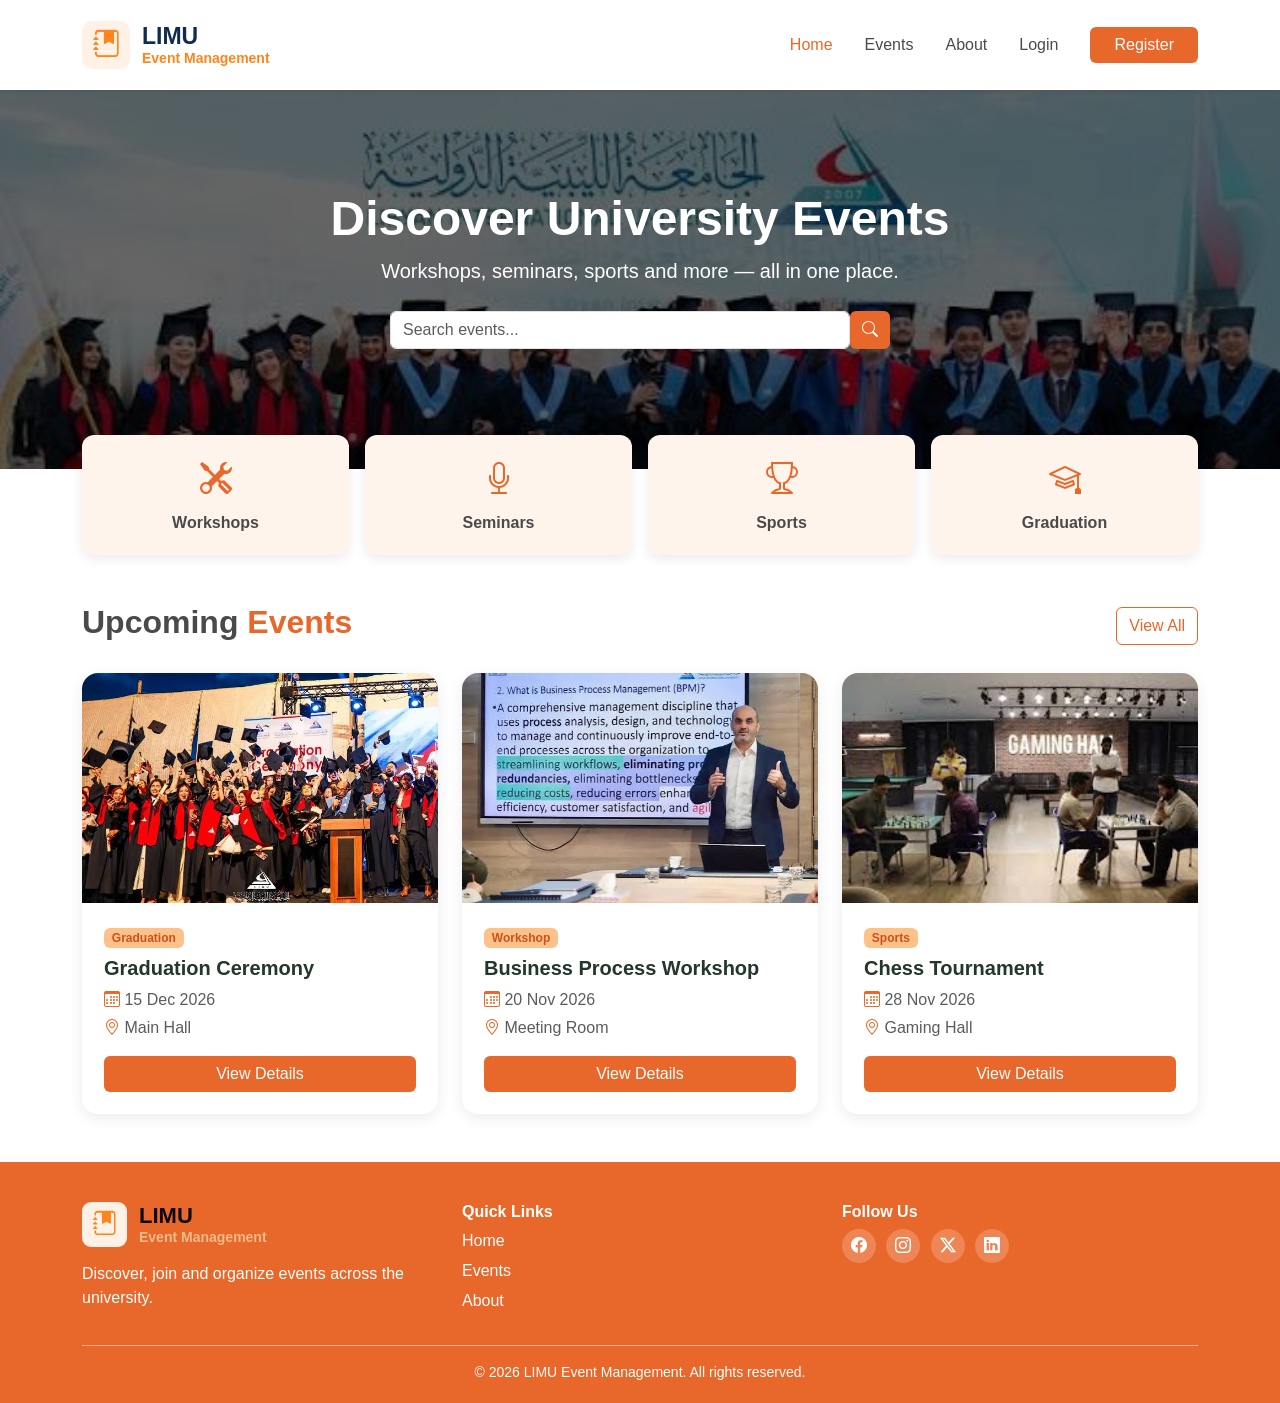
==== commit 73f816c7: "Update website design and logo" ====
--- a/index.html
+++ b/index.html
@@ -13,10 +13,18 @@
   <!-- NAVBAR -->
   <nav class="navbar navbar-expand bg-white shadow-sm py-3">
     <div class="container">
-      <a class="navbar-brand d-flex align-items-center gap-2" href="index.html">
-        <i class="bi bi-calendar-event logo-icon"></i>
-        <span class="fw-bold text-orange">University Event Management</span>
-      </a>
+     <a class="navbar-brand d-flex align-items-center" href="index.html">
+
+    <div class="brand-icon">
+        <i class="bi bi-journal-bookmark-fill"></i>
+    </div>
+
+    <div class="brand-text">
+        <span class="brand-limu">LIMU</span>
+        <span class="brand-name">Event Management</span>
+    </div>
+
+</a>
       <ul class="navbar-nav ms-auto align-items-center">
         <li class="nav-item"><a class="nav-link px-3 active" href="index.html">Home</a></li>
         <li class="nav-item"><a class="nav-link px-3" href="events.html">Events</a></li>
@@ -127,35 +135,58 @@
     </div>
   </section>
  <!-- ================= FOOTER ================= -->
-  <footer class="footer">
+<footer class="footer">
     <div class="container">
-      <div class="row gy-4">
-        <div class="col-md-4">
-          <h5 class="fw-bold"><i class="bi bi-calendar-event"></i> University Event Management</h5>
-          <p class="mb-0">Discover, join and organize events across the university.</p>
+        <div class="row gy-4">
+
+            <!-- BRAND -->
+            <div class="col-md-4">
+                <h5 class="footer-brand">
+                    <span class="footer-icon">
+                        <i class="bi bi-journal-bookmark-fill"></i>
+                    </span>
+
+                    <span class="footer-brand-text">
+                        <span class="footer-limu">LIMU</span>
+                        <span class="footer-name">Event Management</span>
+                    </span>
+                </h5>
+
+                <p class="mb-0">
+                    Discover, join and organize events across the university.
+                </p>
+            </div>
+
+            <!-- QUICK LINKS -->
+            <div class="col-md-4">
+                <h6 class="fw-bold">Quick Links</h6>
+
+                <ul class="list-unstyled">
+                    <li><a href="index.html">Home</a></li>
+                    <li><a href="events.html">Events</a></li>
+                    <li><a href="about.html">About</a></li>
+                </ul>
+            </div>
+
+            <!-- SOCIAL MEDIA -->
+            <div class="col-md-4">
+                <h6 class="fw-bold">Follow Us</h6>
+
+                <div class="social">
+                    <a href="#"><i class="bi bi-facebook"></i></a>
+                    <a href="#"><i class="bi bi-instagram"></i></a>
+                    <a href="#"><i class="bi bi-twitter-x"></i></a>
+                    <a href="#"><i class="bi bi-linkedin"></i></a>
+                </div>
+            </div>
+
         </div>
-        <div class="col-md-4">
-          <h6 class="fw-bold">Quick Links</h6>
-          <ul class="list-unstyled">
-            <li><a href="index.html">Home</a></li>
-            <li><a href="events.html">Events</a></li>
-            <li><a href="about.html">About</a></li>
-          </ul>
-        </div>
-        <div class="col-md-4">
-          <h6 class="fw-bold">Follow Us</h6>
-          <div class="social">
-            <a href="#"><i class="bi bi-facebook"></i></a>
-            <a href="#"><i class="bi bi-instagram"></i></a>
-            <a href="#"><i class="bi bi-twitter-x"></i></a>
-            <a href="#"><i class="bi bi-linkedin"></i></a>
-          </div>
-        </div>
-      </div>
-      <hr class="border-light opacity-50">
-      <p class="text-center mb-0 small">&copy; 2026 University Event Management. All rights reserved.</p>
+
+        <hr class="border-light opacity-50">
+
+        <p class="text-center mb-0 small">
+            &copy; 2026 LIMU Event Management. All rights reserved.
+        </p>
+
     </div>
-  </footer>
-
-</body>
-</html>+</footer>
--- a/css/style.css
+++ b/css/style.css
@@ -478,3 +478,131 @@
     font-weight: 700;
     color: #23372b;
 }
+/* ===== LIMU LOGO ===== */
+
+.navbar-brand {
+    display: flex;
+    align-items: center;
+    gap: 12px;
+    text-decoration: none;
+}
+
+.brand-icon {
+    width: 48px;
+    height: 48px;
+    background-color: #fff1e5;
+    color: #ff851b;
+    border-radius: 10px;
+    display: flex;
+    align-items: center;
+    justify-content: center;
+    font-size: 27px;
+}
+
+.brand-text {
+    display: flex;
+    flex-direction: column;
+    line-height: 1.2;
+}
+
+.brand-limu {
+    color: #102d50;
+    font-size: 23px;
+    font-weight: 800;
+}
+
+.brand-name {
+    color: #ff851b;
+    font-size: 14px;
+    font-weight: 600;
+}
+
+/* ===== EVENTS PAGE BANNER ===== */
+
+.page-banner {
+    background-image:
+        linear-gradient(
+            to right,
+            rgba(8, 35, 66, 0.75),
+            rgba(8, 35, 66, 0.15)
+        ),
+        url("../images/limu7.webp");
+
+    background-size: cover;
+    background-position: center;
+    min-height: 350px;
+    display: flex;
+    align-items: center;
+    
+}
+
+.banner-overlay {
+    width: 100%;
+    padding: 60px 0;
+}
+
+.page-banner h1 {
+    color: white;
+    font-size: 65px;
+    font-weight: bold;
+}
+
+.page-banner p {
+    color: white;
+    font-size: 20px;
+}
+
+
+/* ===== RESPONSIVE ===== */
+
+@media (max-width: 768px) {
+    .page-banner {
+        min-height: 230px;
+    }
+
+    .banner-content h1 {
+        font-size: 42px;
+    }
+
+    .banner-content p {
+        font-size: 15px;
+    }
+}
+/* ===== FOOTER BRAND ===== */
+
+.footer-brand {
+    display: flex;
+    align-items: center;
+    gap: 12px;
+    margin-bottom: 15px;
+}
+
+.footer-icon {
+    width: 45px;
+    height: 45px;
+    background-color: #fff1e5;
+    color: #ff851b;
+    border-radius: 9px;
+    display: flex;
+    align-items: center;
+    justify-content: center;
+    font-size: 24px;
+}
+
+.footer-brand-text {
+    display: flex;
+    flex-direction: column;
+    line-height: 1.2;
+}
+
+.footer-limu {
+    color: rgb(12, 9, 9);
+    font-size: 22px;
+    font-weight: 800;
+}
+
+.footer-name {
+    color: #f0ba8b;
+    font-size: 14px;
+    font-weight: 600;
+}
